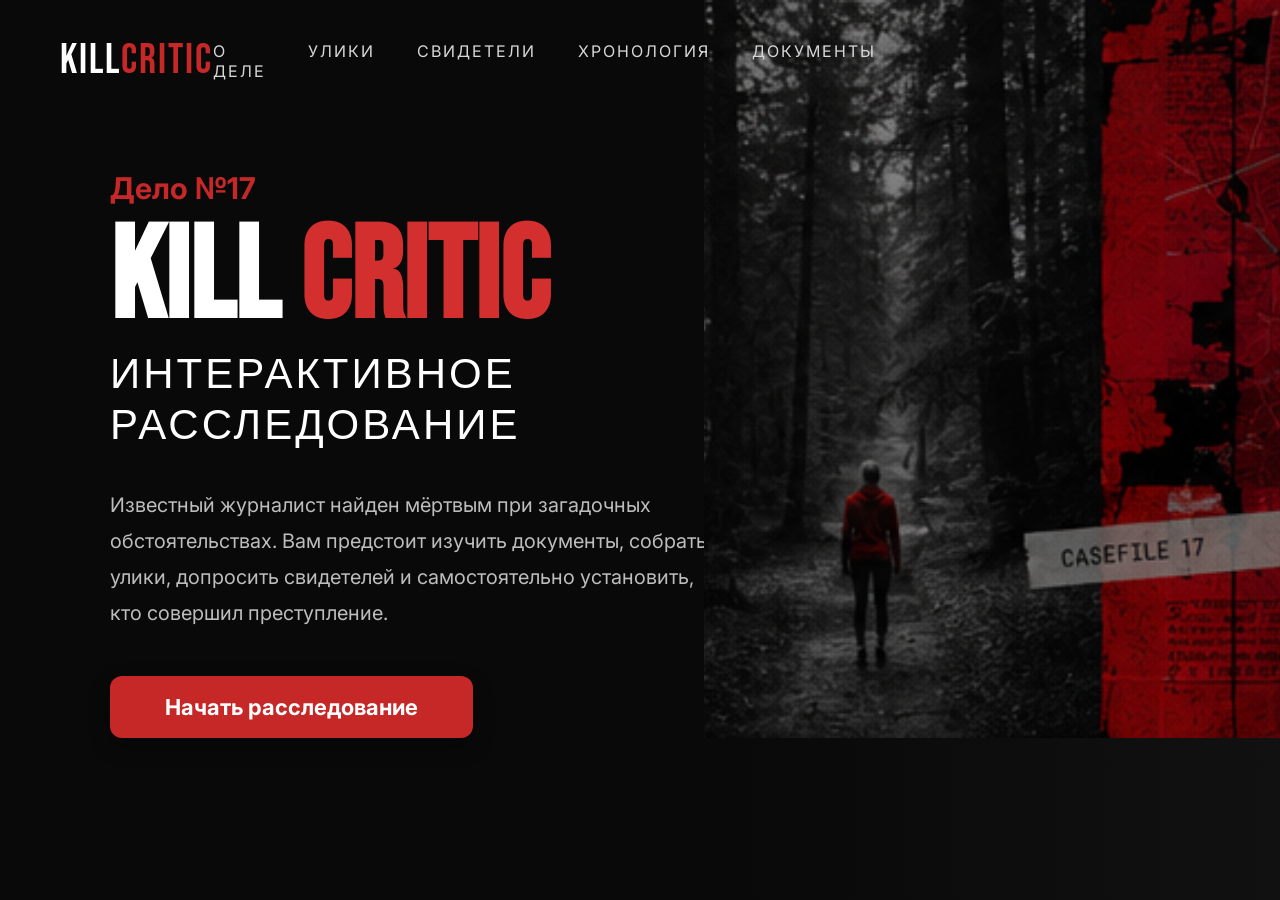
==== main/main.html @ 2451d72b "Update main.html" ====
﻿<!DOCTYPE html>
<html lang="ru">

<head>

    <!-- Кодировка страницы -->
    <meta charset="UTF-8">

    <!-- Для правильного отображения на телефонах -->
    <meta name="viewport" content="width=device-width, initial-scale=1.0">

    <!-- Название вкладки браузера -->
    <title>KillCriticMain</title>

    <!-- Подключаем файл со всеми стилями сайта -->
    <link rel="stylesheet" href="../css/style.css">

    <!-- Шрифт -->
    <link rel="preconnect" href="https://fonts.googleapis.com">
    <link rel="preconnect" href="https://fonts.gstatic.com" crossorigin>
    <link href="https://fonts.googleapis.com/css2?family=Bebas+Neue&display=swap" rel="stylesheet">

</head>

<!-- Класс страницы нужен, чтобы задать именно этот фон -->
<body class="page case-page">

    <div class="page case-page">

        <header class="top-panel">

            <div class="logo">
                KILL<span>CRITIC</span>
            </div>

            <nav class="menu">

                <a href="about.html">О деле</a>

                <a href="clues.html">Улики</a>

                <a href="witnesses.html">Свидетели</a>

                <a href="timeline.html">Хронология</a>

                <a href="documents.html">Документы</a>

            </nav>

        </header>


        <main class="case-content">

            <div class="left-column">

                <div class="case-number">
                    Дело №17
                </div>

                <h1>

                    KILL <span>CRITIC</span>

                </h1>

                <div class="subtitle">
                    ИНТЕРАКТИВНОЕ РАССЛЕДОВАНИЕ
                </div>

                <p>

                    Известный журналист найден мёртвым при загадочных обстоятельствах.

                    Вам предстоит изучить документы, собрать улики,
                    допросить свидетелей и самостоятельно установить,
                    кто совершил преступление.

                </p>

                <a class="button investigate-button" href="desktop.html">

                    Начать расследование

                </a>

            </div>


            <div class="right-column">

                <img src="../img/main/Casefile17.png" alt="">

            </div>

        </main>

    </div>

</body>

</html>
---- css/style.css ----
﻿/* ==========================================
   KILLCRITIC STYLE.CSS
========================================== */

@import url('https://fonts.googleapis.com/css2?family=Inter:wght@300;400;500;600;700&family=Bebas+Neue&display=swap');

/* ==========================================
   ОБЩИЕ НАСТРОЙКИ ДЛЯ ВСЕГО САЙТА
========================================== */

/* Убираем стандартные отступы браузера */
* {
    margin: 0;
    padding: 0;
    box-sizing: border-box;
}

/* Настройки страницы */
html, body {
    width: 100%;
    height: 100%;
    background: #070707;
    color: #fff;
    font-family: "Inter",sans-serif;
}

/* ==========================================
   ОБЩИЕ НАСТРОЙКИ ФОНА СТРАНИЦ
========================================== */

.page {
    /* Заполнить весь экран */
    background-size: 100% 100%;
    /* Центрировать */
    background-position: top center;
    /* Не повторять изображение */
    background-repeat: no-repeat;
    /* растянуть по ширине, сохранить пропорции,
       если картинка выше экрана — обрезать снизу */
    background-size: 100% auto;
}

/* ==========================================
   ФОНЫ
========================================== */

.start-page{background-image:url("../img/start_screen.jpg");}
.password-page{background-image:url("../img/password.jpg");}
.desktop-page{background-image:url("../img/desktop.png");}
.case-page {background: linear-gradient(90deg,#090909 0%,#090909 58%,#111 100%);}

/* ==========================================
   ОБЩИЕ ССЫЛКИ
========================================== */

.text-link {
    color: #d8d8d8;
    text-decoration: none;
    text-transform: uppercase;
    letter-spacing: 2px;
    transition: .25s;
}

    .text-link:hover {
        color: #d32f2f;
    }

/* ==========================================
   ОКНО ВВОДА ПАРОЛЯ
========================================== */

/* Стиль для окна ввода пароля */
.login-box {
    /* Абсолютное позиционирование. Позволяет разместить окно в нужном месте страницы */
    position: absolute;
    /* Сдвигаем левый край окна на 50% ширины страницы */
    left: 50%;
    /* Располагаем окно на расстоянии 50 пикселей от нижнего края страницы */
    bottom: 50px;
    /* Сдвигаем окно влево на половину его собственной ширины. Благодаря этому оно оказывается точно по центру */
    transform: translateX(-50%);
    /* Ширина окна — 420 пикселей */
    width: 420px;
    /* Если экран узкий (например, телефон), окно не станет шире 90% экрана */
    max-width: 90%;
    /* Внутренний отступ между содержимым и границами окна */
    padding: 30px;
    /* Цвет фона.
       rgba = красный, зелёный, синий, прозрачность.
       Здесь почти чёрный цвет с прозрачностью 80% */
    background: rgba(20,20,20,.8);
    /* Цвет текста внутри окна */
    color: white;
    /* Выравнивание текста по центру */
    text-align: center;
    /* Скругление углов окна */
    border-radius: 20px;
    /* Рамка:
       2px — толщина,
       solid — сплошная линия,
       rgba(...) — белый цвет с прозрачностью */
    border: 2px solid rgba(255,255,255,.2);
    /* Тень под окном.
       0 — смещение по горизонтали
       12px — смещение вниз
       30px — степень размытия
       rgba(...) — полупрозрачный чёрный цвет */
    box-shadow: 0 12px 30px rgba(0,0,0,.5);
    /* Размывает фон, который находится за окном. Благодаря этому окно выглядит как матовое стекло */
    backdrop-filter: blur(8px);
}

/* ==========================================
   ЗАГОЛОВОК
========================================== */

/* Стиль применяется ко всем заголовкам <h2> */
h2 {
    /* Отступ снизу 25 пикселей. Создает расстояние между заголовком и полем ввода */
    margin-bottom: 25px;
    /* Размер шрифта заголовка */
    font-size: 28px;
}

/* ==========================================
   ПОЛЕ ВВОДА
========================================== */

/* Стиль применяется только к полям ввода
   с типом password */
input[type="password"] {

    /* Поле занимает всю ширину родительского блока (.login-box) */
    width: 100%;

    /* Внутренний отступ между текстом и границами поля */
    padding: 15px;

    /* Размер шрифта вводимого текста */
    font-size: 18px;

    /* Убираем стандартную рамку браузера */
    border: none;

    /* Скругляем углы поля ввода */
    border-radius: 12px;

    /* Отступ снизу до кнопки */
    margin-bottom: 20px;

    /* Убираем стандартную рамку, которая появляется при выборе поля */
    outline: none;

}

    /* Когда пользователь нажал на поле или начал вводить пароль */
    input[type="password"]:focus {
        /* Добавляем красное свечение вокруг поля.
       Первые два нуля — смещение по X и Y.
       12px — степень размытия свечения.
       #ff3b3b — красный цвет свечения */
        box-shadow: 0 0 12px #ff3b3b;
    }

/* ==========================================
   КНОПКИ
========================================== */

.button {
    display: inline-flex;
    align-items: center;
    justify-content: center;
    /* Цвет кнопки */
    background: #c62828;
    /* Цвет текста */
    color: #fff;
    /* Убираем подчеркивание ссылки */
    text-decoration: none;
    /* Размер текста */
    font-size: 22px;
    /* Жирный текст */
    font-weight: 700;
    /* Внутренние отступы */
    padding: 18px 55px;
    /* Скругление углов */
    border-radius: 12px;
    /* Тень */
    box-shadow: 0 8px 20px rgba(0,0,0,.35);
    /* Плавная анимация */
    transition: .25s;
    display: inline-flex;
    text-align: center;
    cursor: pointer;
}
    /* Когда мышка наведена */
    .button:hover {
        /* Цвет становится ярче */
        background: #e53935;
        /* Немного увеличиваем кнопку */
        transform: scale(1.05);
    }

    /* Когда кнопка нажата */
    .button:active {
        /* Немного уменьшаем кнопку */
        transform: scale(.98);
    }

/* Стартовая страница. Кнопка*/
.start-button {
    /* Абсолютное позиционирование */
    position: absolute;
    /* Отступ слева */
    left: 8%;
    /* Отступ снизу */
    bottom: 12%;
    /* Цвет кнопки */
}

/* Кнопка "Войти" */
.login-button {
    width: 100%;
    padding: 15px;
    font-size: 20px;
    border: none;
}

/* ==========================================
   РАБОЧИЙ СТОЛ
========================================== */

/* Контейнер рабочего стола */
.desktop {
    display: flex;
    flex-direction: column;
    gap: 25px;
    padding: 30px;
}

/* ==========================================
   Иконки
========================================== */
.desktop-icon {
    width: 90px;
    display: flex;
    flex-direction: column;
    align-items: center;
    text-decoration: none;
    color: white;
    cursor: pointer;
    transition: 0.2s;
}

    /* Подсветка */
    .desktop-icon:hover {
        background: rgba(255,255,255,0.15);
        border-radius: 10px;
    }

    /* Подпись */
    .desktop-icon span {
        margin-top: 8px;
        text-align: center;
        font-size: 15px;
    }

/* Общий стиль иконок */
.icon {
    width: 60px;
    height: 60px;
    display: flex;
    justify-content: center;
    align-items: center;
    font-size: 40px;
    background-size: contain;
    background-position: center;
    background-repeat: no-repeat;
}

/* Иконки */
.folder {
    background-image: url("../img/icons/folder.png");
}

.mail {
    background-image: url("../img/icons/mail.png");
}

.telegram {
    background-image: url("../img/icons/telegram.png");
}

/* ==========================================
   MAIN.HTML
========================================== */

/* Контейнер состоит из .logo и .menu */
.top-panel {
    /* Элемент позиционируется относительно ближайшего родителя или относительно окна браузера */
    position: absolute;
    top: 35px;
    left: 60px;
    right: 45%; /* как размер .right-column */
    /* Все элементы внутри .top-panel становятся flex-элементами и располагаются в одну линию */
    display: flex;
    /* Распределяет свободное место между элементами */
    justify-content: space-between;
    /* Выравнивание элементов по вертикали */
    align-items: center;
    /* Номер слоя */
    z-index: 5;
}

.logo {
    /* Шрифт, запасной шрифт, если не загрузится основной */
    font-family: "Bebas Neue",sans-serif;
    /* Размер шрифта */
    font-size: 42px;
    /* Расстояние между буквами */
    letter-spacing: 2px;
}

    /* Красная часть логотипа */
    .logo span {
        color: #c62828;
    }

.menu {
    display: flex;
    gap: 42px;
}

    /* Применяется ко всем ссылкам внутри меню */
    .menu a {
        color: #d7d7d7;
        /* Убирает стандартное подчёркивание ссылок */
        text-decoration: none;
        /* Все буквы становятся большими */
        text-transform: uppercase;
        /* Расстояние между буквами */
        letter-spacing: 2px;
        /* Добавляет плавную анимацию изменения */
        transition: .25s;
    }

        /* Наведение мышки */
        .menu a:hover {
            color: #d32f2f;
        }

/* Главный контейнер страницы состоит из .left-column и .right-column */
.case-content {
    display: flex;
    width: 100%;
    height: 100%;
}

.left-column {
    width: 55%;
    /* Отступы: верх право низ лево */
    padding: 170px 0 0 110px;
}

.right-column {
    width: 45%;
    /* Обрезает всё, что выходит за пределы блока */
    overflow: hidden;
}

    .right-column img {
        width: 100%;
        height: 100%;
        /* Заполни весь блок картинкой, сохранив пропорции */
        object-fit: cover;
        /* Затемняет изображение */
        filter: brightness(.65);
    }

/* Странно что для номера кейса отдельный класс, СДЕЛАТЬ ПО_ДРУГОМУ!!! */
.case-number {
    color: #c62828;
    font-size: 30px;
    font-weight: 700; /* Жирность */
    margin-bottom: 15px; /* Отступ после текста */
}

/* Заголовок ПОЧЕМУ НЕЛЬЗЯ ПРОСТО Н1 ??? */
.left-column h1 {
    font-family: "Bebas Neue",sans-serif;
    font-size: 130px;
    line-height: .9; /* Расстояние между строками */
}
    /* Красное слово в заголовке */
    .left-column h1 span {
        color: #d32f2f;
    }

/* Подзаголовок */
.subtitle {
    font-family: "Bebas Neue",sans-serif;
    font-size: 42px;
    letter-spacing: 3px;
    margin: 12px 0 35px; /* Отступы верх:12, лево/право:0, низ:35 */
}

/* Обычный текст */
.left-column p {
    /* Ограничение ширины текста */
    width: 620px;
    /* Межстрочный интервал */
    line-height: 1.8;
    color: #bdbdbd;
    font-size: 20px;
    /* Отступ после текста */
    margin-bottom: 45px;
}
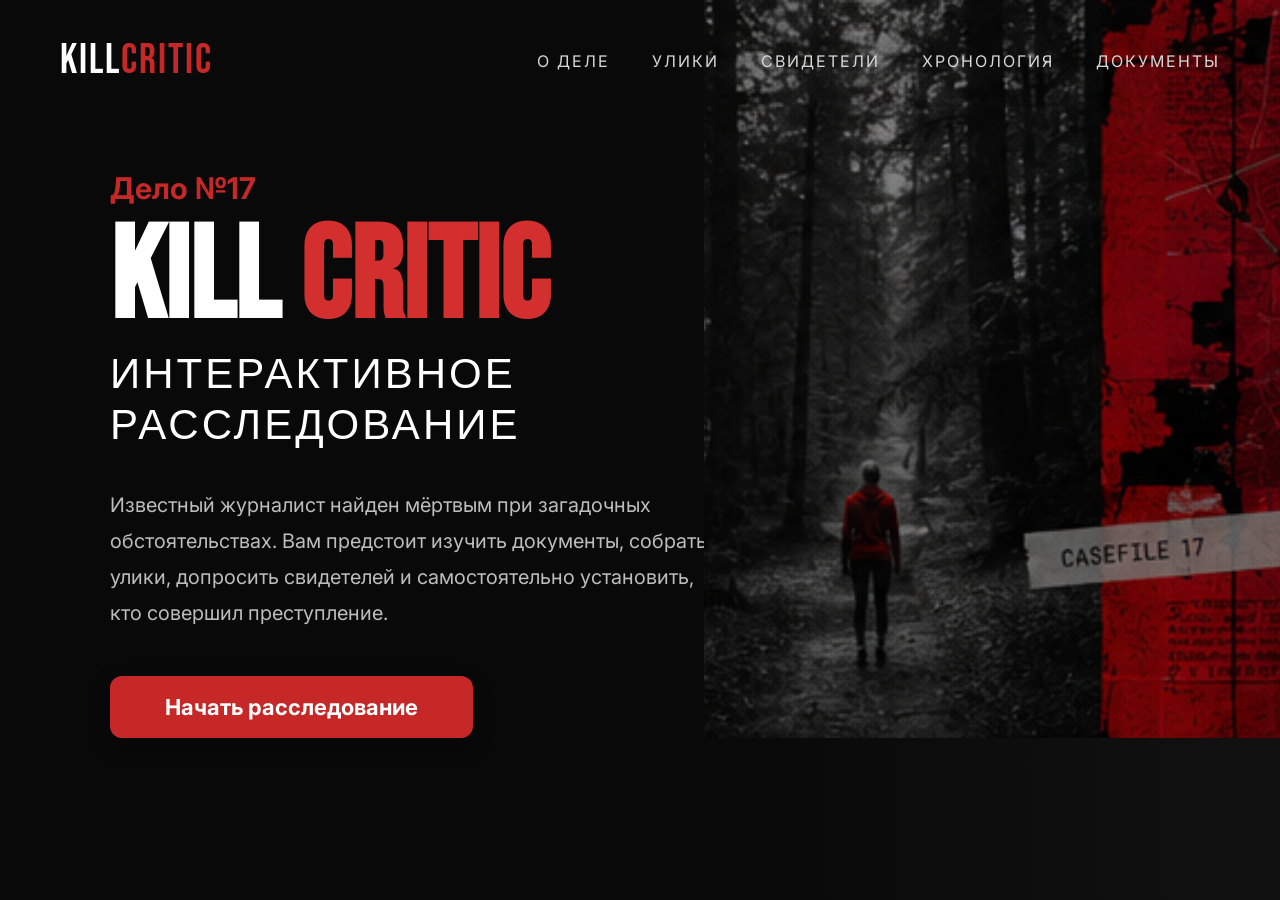
==== commit 866d7247: "Перенос top panel в left column" ====
--- a/main/main.html
+++ b/main/main.html
@@ -27,32 +27,31 @@
 
     <div class="page case-page">
 
-        <header class="top-panel">
-
-            <div class="logo">
-                KILL<span>CRITIC</span>
-            </div>
-
-            <nav class="menu">
-
-                <a href="about.html">О деле</a>
-
-                <a href="clues.html">Улики</a>
-
-                <a href="witnesses.html">Свидетели</a>
-
-                <a href="timeline.html">Хронология</a>
-
-                <a href="documents.html">Документы</a>
-
-            </nav>
-
-        </header>
-
-
         <main class="case-content">
 
             <div class="left-column">
+
+                <header class="top-panel">
+
+                    <div class="logo">
+                        KILL<span>CRITIC</span>
+                    </div>
+
+                    <nav class="menu">
+
+                        <a href="about.html">О деле</a>
+
+                        <a href="clues.html">Улики</a>
+
+                        <a href="witnesses.html">Свидетели</a>
+
+                        <a href="timeline.html">Хронология</a>
+
+                        <a href="documents.html">Документы</a>
+
+                    </nav>
+
+                </header>
 
                 <div class="case-number">
                     Дело №17
--- a/css/style.css
+++ b/css/style.css
@@ -300,7 +300,7 @@
     position: absolute;
     top: 35px;
     left: 60px;
-    right: 45%; /* как размер .right-column */
+    right: 60px;
     /* Все элементы внутри .top-panel становятся flex-элементами и располагаются в одну линию */
     display: flex;
     /* Распределяет свободное место между элементами */
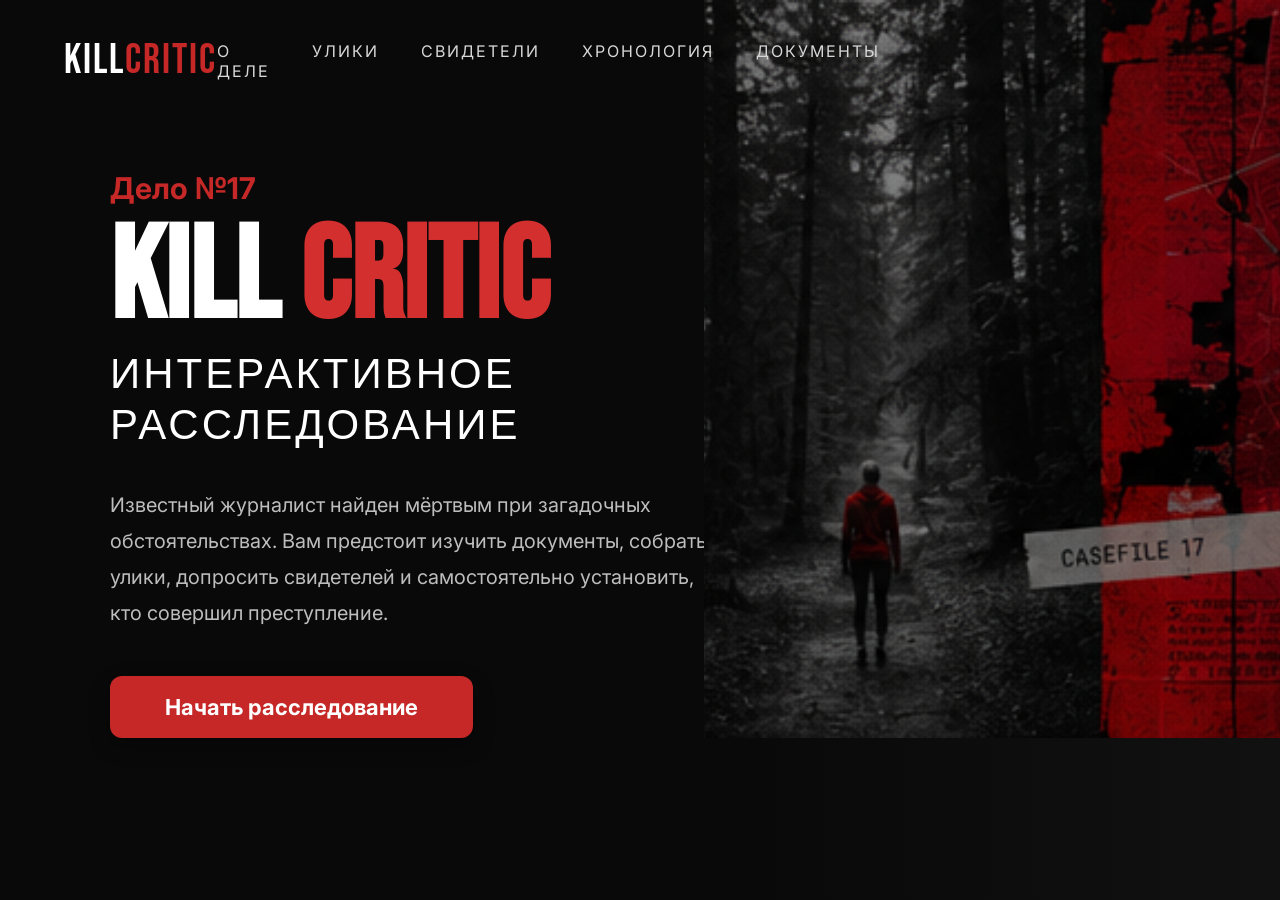
==== commit 87e2965c: "Вертаем обратно top penel в основной экран, а не в левую колонку" ====
--- a/main/main.html
+++ b/main/main.html
@@ -27,31 +27,31 @@
 
     <div class="page case-page">
 
+        <header class="top-panel">
+
+            <div class="logo">
+                KILL<span>CRITIC</span>
+            </div>
+
+            <nav class="menu">
+
+                <a href="about.html">О деле</a>
+
+                <a href="clues.html">Улики</a>
+
+                <a href="witnesses.html">Свидетели</a>
+
+                <a href="timeline.html">Хронология</a>
+
+                <a href="documents.html">Документы</a>
+
+            </nav>
+
+        </header>
+
         <main class="case-content">
 
             <div class="left-column">
-
-                <header class="top-panel">
-
-                    <div class="logo">
-                        KILL<span>CRITIC</span>
-                    </div>
-
-                    <nav class="menu">
-
-                        <a href="about.html">О деле</a>
-
-                        <a href="clues.html">Улики</a>
-
-                        <a href="witnesses.html">Свидетели</a>
-
-                        <a href="timeline.html">Хронология</a>
-
-                        <a href="documents.html">Документы</a>
-
-                    </nav>
-
-                </header>
 
                 <div class="case-number">
                     Дело №17
--- a/css/style.css
+++ b/css/style.css
@@ -299,8 +299,8 @@
     /* Элемент позиционируется относительно ближайшего родителя или относительно окна браузера */
     position: absolute;
     top: 35px;
-    left: 60px;
-    right: 60px;
+    left: 5%;
+    right: 35%;
     /* Все элементы внутри .top-panel становятся flex-элементами и располагаются в одну линию */
     display: flex;
     /* Распределяет свободное место между элементами */
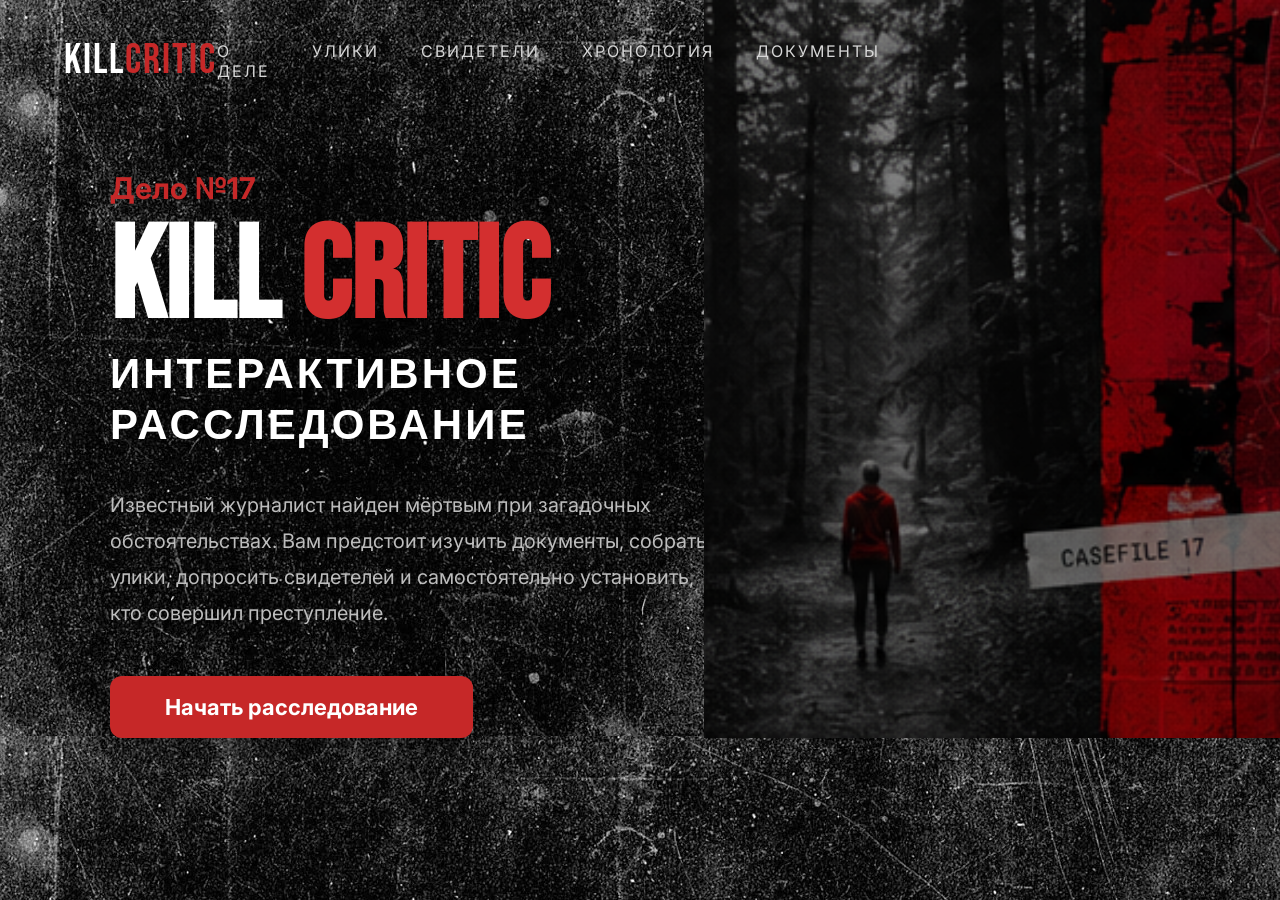
==== commit 79531b72: "Переделала отдельные стили текста под общие h1, h2, p" ====
--- a/main/main.html
+++ b/main/main.html
@@ -63,9 +63,9 @@
 
                 </h1>
 
-                <div class="subtitle">
+                <h2>
                     ИНТЕРАКТИВНОЕ РАССЛЕДОВАНИЕ
-                </div>
+                </h2>
 
                 <p>
 
--- a/css/style.css
+++ b/css/style.css
@@ -21,7 +21,16 @@
     height: 100%;
     background: #070707;
     color: #fff;
-    font-family: "Inter",sans-serif;
+    font-family: "Inter", sans-serif;
+    /* Настройки скроллбара */
+    scrollbar-width: none; /* Firefox */
+    -ms-overflow-style: none; /* Internet Explorer / старый Edge */
+}
+
+/* Настройки скроллбара */
+html::-webkit-scrollbar,
+body::-webkit-scrollbar {
+    display: none; /* Chrome, Safari, новый Edge */
 }
 
 /* ==========================================
@@ -47,7 +56,7 @@
 .start-page{background-image:url("../img/start_screen.jpg");}
 .password-page{background-image:url("../img/password.jpg");}
 .desktop-page{background-image:url("../img/desktop.png");}
-.case-page {background: linear-gradient(90deg,#090909 0%,#090909 58%,#111 100%);}
+.case-page {background: url("../img/background1.jpg");}
 
 /* ==========================================
    ОБЩИЕ ССЫЛКИ
@@ -111,16 +120,48 @@
 }
 
 /* ==========================================
-   ЗАГОЛОВОК
-========================================== */
-
-/* Стиль применяется ко всем заголовкам <h2> */
+   СТИЛИ ТЕКСТА
+========================================== */
+
+/* Стиль применяется ко всем заголовкам <h2> 
 h2 {
-    /* Отступ снизу 25 пикселей. Создает расстояние между заголовком и полем ввода */
+    /* Отступ снизу 25 пикселей. Создает расстояние между заголовком и полем ввода 
     margin-bottom: 25px;
-    /* Размер шрифта заголовка */
+    /* Размер шрифта заголовка
     font-size: 28px;
-}
+} */
+
+/* Заголовок h1 */
+h1 {
+    font-family: "Bebas Neue",sans-serif;
+    font-size: 130px;
+    line-height: .9; /* Расстояние между строками */
+}
+    /* Красное слово в заголовке */
+    h1 span {
+        color: #d32f2f;
+    }
+
+/* Заголовок h2 */
+h2 {
+    font-family: "Bebas Neue",sans-serif;
+    font-size: 42px;
+    letter-spacing: 3px;
+    margin: 12px 0 35px; /* Отступы верх:12, лево/право:0, низ:35 */
+}
+
+/* Обычный текст */
+p {
+    /* Ограничение ширины текста */
+    width: 620px;
+    /* Межстрочный интервал */
+    line-height: 1.8;
+    color: #bdbdbd;
+    font-size: 20px;
+    /* Отступ после текста */
+    margin-bottom: 45px;
+}
+
 
 /* ==========================================
    ПОЛЕ ВВОДА
@@ -132,22 +173,16 @@
 
     /* Поле занимает всю ширину родительского блока (.login-box) */
     width: 100%;
-
     /* Внутренний отступ между текстом и границами поля */
     padding: 15px;
-
     /* Размер шрифта вводимого текста */
     font-size: 18px;
-
     /* Убираем стандартную рамку браузера */
     border: none;
-
     /* Скругляем углы поля ввода */
     border-radius: 12px;
-
     /* Отступ снизу до кнопки */
     margin-bottom: 20px;
-
     /* Убираем стандартную рамку, которая появляется при выборе поля */
     outline: none;
 
@@ -384,33 +419,33 @@
     margin-bottom: 15px; /* Отступ после текста */
 }
 
-/* Заголовок ПОЧЕМУ НЕЛЬЗЯ ПРОСТО Н1 ??? */
+/* Заголовок ПОЧЕМУ НЕЛЬЗЯ ПРОСТО Н1 ??? 
 .left-column h1 {
     font-family: "Bebas Neue",sans-serif;
     font-size: 130px;
-    line-height: .9; /* Расстояние между строками */
-}
-    /* Красное слово в заголовке */
+    line-height: .9; /* Расстояние между строками 
+}
+    /* Красное слово в заголовке 
     .left-column h1 span {
         color: #d32f2f;
-    }
-
-/* Подзаголовок */
+    }*/
+
+/* Подзаголовок 
 .subtitle {
     font-family: "Bebas Neue",sans-serif;
     font-size: 42px;
     letter-spacing: 3px;
-    margin: 12px 0 35px; /* Отступы верх:12, лево/право:0, низ:35 */
-}
-
-/* Обычный текст */
+    margin: 12px 0 35px; /* Отступы верх:12, лево/право:0, низ:35 
+}*/
+
+/* Обычный текст 
 .left-column p {
-    /* Ограничение ширины текста */
+    /* Ограничение ширины текста 
     width: 620px;
-    /* Межстрочный интервал */
+    /* Межстрочный интервал 
     line-height: 1.8;
     color: #bdbdbd;
     font-size: 20px;
-    /* Отступ после текста */
+    /* Отступ после текста 
     margin-bottom: 45px;
-}
+}*/
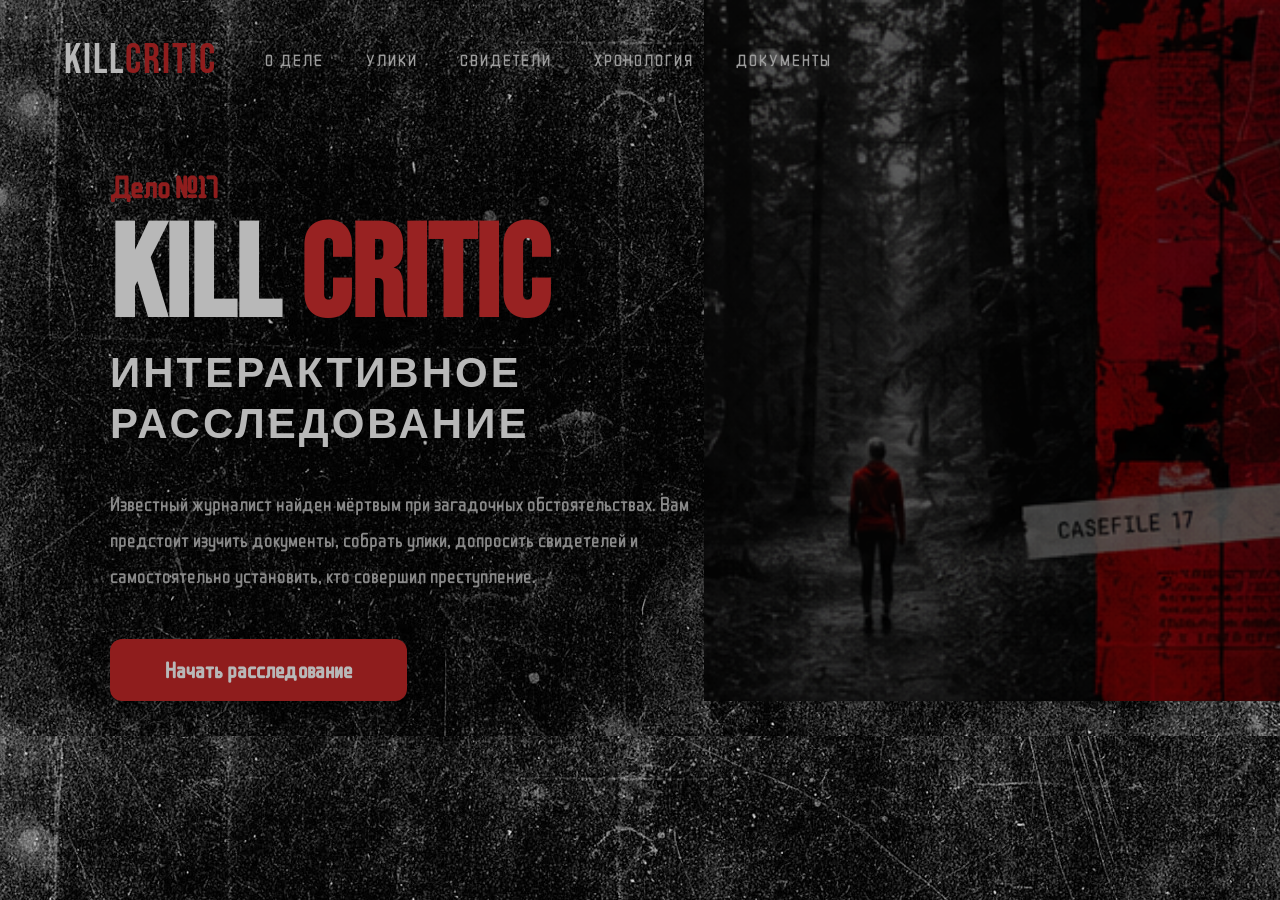
==== commit a3da827c: "Подключаем шрифт WDXL Lubrifont JP N" ====
--- a/main/main.html
+++ b/main/main.html
@@ -14,11 +14,6 @@
 
     <!-- Подключаем файл со всеми стилями сайта -->
     <link rel="stylesheet" href="../css/style.css">
-
-    <!-- Шрифт -->
-    <link rel="preconnect" href="https://fonts.googleapis.com">
-    <link rel="preconnect" href="https://fonts.gstatic.com" crossorigin>
-    <link href="https://fonts.googleapis.com/css2?family=Bebas+Neue&display=swap" rel="stylesheet">
 
 </head>
 
--- a/css/style.css
+++ b/css/style.css
@@ -3,6 +3,7 @@
 ========================================== */
 
 @import url('https://fonts.googleapis.com/css2?family=Inter:wght@300;400;500;600;700&family=Bebas+Neue&display=swap');
+@import url('https://fonts.googleapis.com/css2?family=WDXL+Lubrifont+JP+N&display=swap');
 
 /* ==========================================
    ОБЩИЕ НАСТРОЙКИ ДЛЯ ВСЕГО САЙТА
@@ -21,7 +22,7 @@
     height: 100%;
     background: #070707;
     color: #fff;
-    font-family: "Inter", sans-serif;
+    font-family: "WDXL Lubrifont JP N", sans-serif;
     /* Настройки скроллбара */
     scrollbar-width: none; /* Firefox */
     -ms-overflow-style: none; /* Internet Explorer / старый Edge */
@@ -56,7 +57,47 @@
 .start-page{background-image:url("../img/start_screen.jpg");}
 .password-page{background-image:url("../img/password.jpg");}
 .desktop-page{background-image:url("../img/desktop.png");}
-.case-page {background: url("../img/background1.jpg");}
+.case-page {
+    background: url("../img/background1.jpg");
+    /* Затемняет изображение */
+    filter: brightness(.85);
+}
+
+/* ==========================================
+   СТИЛИ ТЕКСТА
+========================================== */
+
+/* Заголовок h1 */
+h1 {
+    font-family: "Bebas Neue",sans-serif;
+    font-size: 130px;
+    line-height: .9; /* Расстояние между строками */
+}
+    /* Красное слово в заголовке */
+    h1 span {
+        color: #d32f2f;
+    }
+
+/* Заголовок h2 */
+h2 {
+    font-family: "Bebas Neue",sans-serif;
+    font-size: 42px;
+    letter-spacing: 3px;
+    margin: 12px 0 35px; /* Отступы верх:12, лево/право:0, низ:35 */
+}
+
+/* Обычный текст */
+p {
+    font-family: "WDXL Lubrifont JP N",sans-serif;
+    /* Ограничение ширины текста */
+    width: 620px;
+    /* Межстрочный интервал */
+    line-height: 1.8;
+    color: #bdbdbd;
+    font-size: 20px;
+    /* Отступ после текста */
+    margin-bottom: 45px;
+}
 
 /* ==========================================
    ОБЩИЕ ССЫЛКИ
@@ -120,50 +161,6 @@
 }
 
 /* ==========================================
-   СТИЛИ ТЕКСТА
-========================================== */
-
-/* Стиль применяется ко всем заголовкам <h2> 
-h2 {
-    /* Отступ снизу 25 пикселей. Создает расстояние между заголовком и полем ввода 
-    margin-bottom: 25px;
-    /* Размер шрифта заголовка
-    font-size: 28px;
-} */
-
-/* Заголовок h1 */
-h1 {
-    font-family: "Bebas Neue",sans-serif;
-    font-size: 130px;
-    line-height: .9; /* Расстояние между строками */
-}
-    /* Красное слово в заголовке */
-    h1 span {
-        color: #d32f2f;
-    }
-
-/* Заголовок h2 */
-h2 {
-    font-family: "Bebas Neue",sans-serif;
-    font-size: 42px;
-    letter-spacing: 3px;
-    margin: 12px 0 35px; /* Отступы верх:12, лево/право:0, низ:35 */
-}
-
-/* Обычный текст */
-p {
-    /* Ограничение ширины текста */
-    width: 620px;
-    /* Межстрочный интервал */
-    line-height: 1.8;
-    color: #bdbdbd;
-    font-size: 20px;
-    /* Отступ после текста */
-    margin-bottom: 45px;
-}
-
-
-/* ==========================================
    ПОЛЕ ВВОДА
 ========================================== */
 
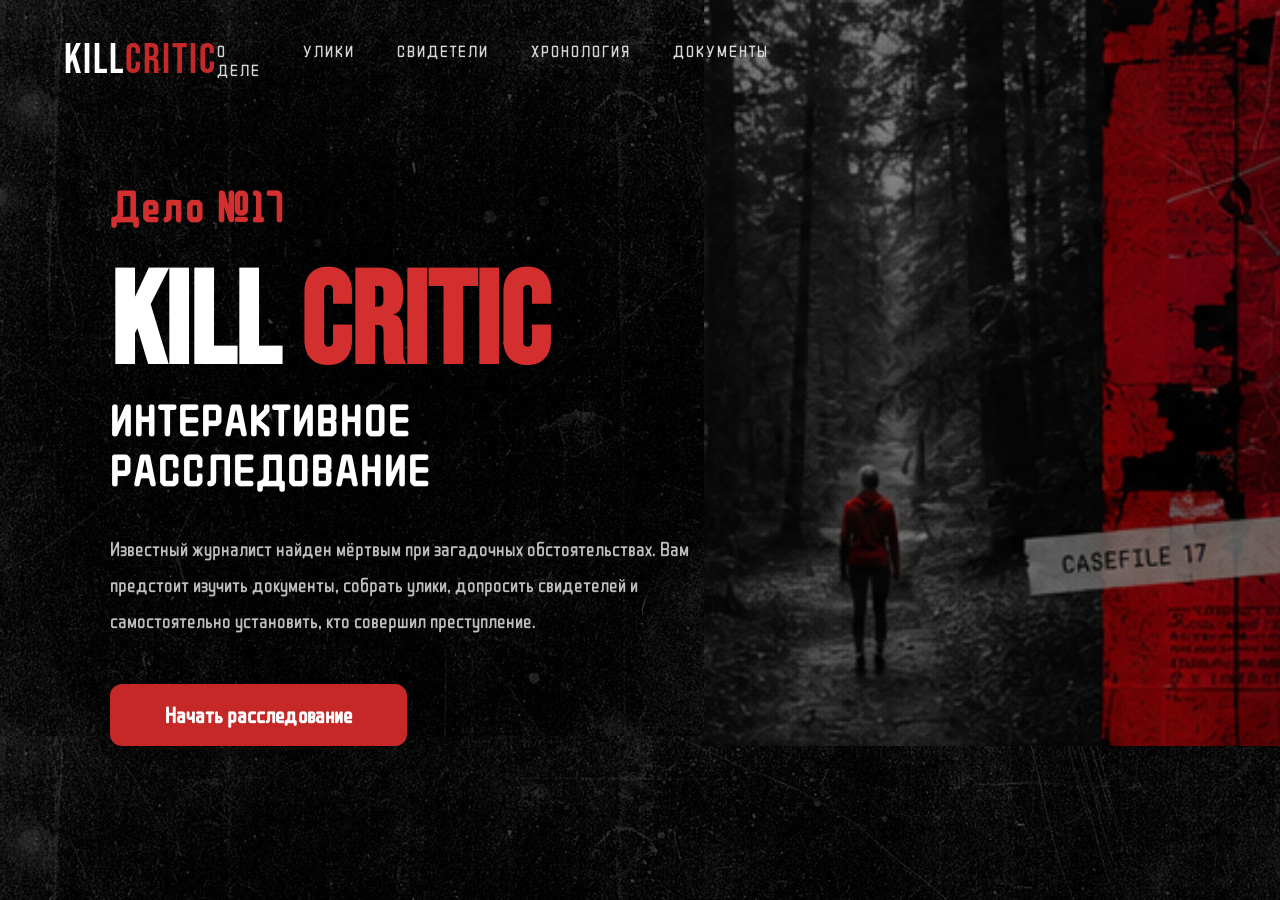
==== commit 390297e8: "Правка стилей" ====
--- a/main/main.html
+++ b/main/main.html
@@ -48,9 +48,9 @@
 
             <div class="left-column">
 
-                <div class="case-number">
-                    Дело №17
-                </div>
+                <h2>
+                    <span>Дело №17</span>
+                </h2>
 
                 <h1>
 
--- a/css/style.css
+++ b/css/style.css
@@ -59,8 +59,6 @@
 .desktop-page{background-image:url("../img/desktop.png");}
 .case-page {
     background: url("../img/background1.jpg");
-    /* Затемняет изображение */
-    filter: brightness(.85);
 }
 
 /* ==========================================
@@ -80,11 +78,15 @@
 
 /* Заголовок h2 */
 h2 {
-    font-family: "Bebas Neue",sans-serif;
+    font-family: "WDXL Lubrifont JP N",sans-serif;
     font-size: 42px;
     letter-spacing: 3px;
     margin: 12px 0 35px; /* Отступы верх:12, лево/право:0, низ:35 */
 }
+    /* Красное слово в заголовке */
+    h2 span {
+        color: #d32f2f;
+    }
 
 /* Обычный текст */
 p {
@@ -332,7 +334,7 @@
     position: absolute;
     top: 35px;
     left: 5%;
-    right: 35%;
+    right: 45%;
     /* Все элементы внутри .top-panel становятся flex-элементами и располагаются в одну линию */
     display: flex;
     /* Распределяет свободное место между элементами */
@@ -407,42 +409,3 @@
         /* Затемняет изображение */
         filter: brightness(.65);
     }
-
-/* Странно что для номера кейса отдельный класс, СДЕЛАТЬ ПО_ДРУГОМУ!!! */
-.case-number {
-    color: #c62828;
-    font-size: 30px;
-    font-weight: 700; /* Жирность */
-    margin-bottom: 15px; /* Отступ после текста */
-}
-
-/* Заголовок ПОЧЕМУ НЕЛЬЗЯ ПРОСТО Н1 ??? 
-.left-column h1 {
-    font-family: "Bebas Neue",sans-serif;
-    font-size: 130px;
-    line-height: .9; /* Расстояние между строками 
-}
-    /* Красное слово в заголовке 
-    .left-column h1 span {
-        color: #d32f2f;
-    }*/
-
-/* Подзаголовок 
-.subtitle {
-    font-family: "Bebas Neue",sans-serif;
-    font-size: 42px;
-    letter-spacing: 3px;
-    margin: 12px 0 35px; /* Отступы верх:12, лево/право:0, низ:35 
-}*/
-
-/* Обычный текст 
-.left-column p {
-    /* Ограничение ширины текста 
-    width: 620px;
-    /* Межстрочный интервал 
-    line-height: 1.8;
-    color: #bdbdbd;
-    font-size: 20px;
-    /* Отступ после текста 
-    margin-bottom: 45px;
-}*/
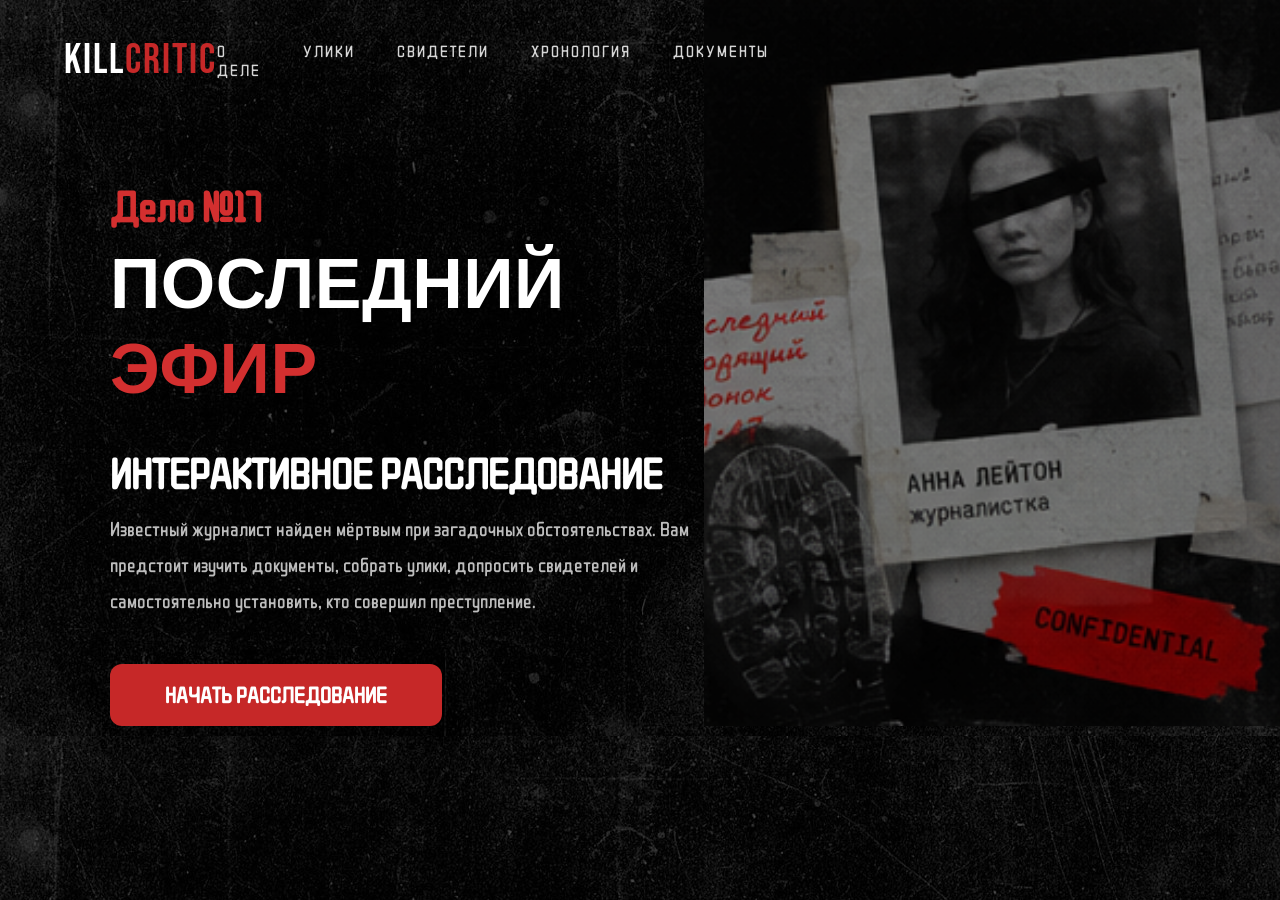
==== commit c0f4dfc8: "Уборка в шрифтах" ====
--- a/main/main.html
+++ b/main/main.html
@@ -54,18 +54,18 @@
 
                 <h1>
 
-                    KILL <span>CRITIC</span>
+                    ПОСЛЕДНИЙ <span>ЭФИР</span>
 
                 </h1>
 
                 <h2>
-                    ИНТЕРАКТИВНОЕ РАССЛЕДОВАНИЕ
+                    ИНТЕРАКТИВНОЕ 
+                    РАССЛЕДОВАНИЕ
                 </h2>
 
                 <p>
 
                     Известный журналист найден мёртвым при загадочных обстоятельствах.
-
                     Вам предстоит изучить документы, собрать улики,
                     допросить свидетелей и самостоятельно установить,
                     кто совершил преступление.
@@ -74,7 +74,7 @@
 
                 <a class="button investigate-button" href="desktop.html">
 
-                    Начать расследование
+                    НАЧАТЬ РАССЛЕДОВАНИЕ
 
                 </a>
 
@@ -83,7 +83,7 @@
 
             <div class="right-column">
 
-                <img src="../img/main/Casefile17.png" alt="">
+                <img src="../img/main/Casefile17_AnnaLeyton.png" alt="">
 
             </div>
 
--- a/css/style.css
+++ b/css/style.css
@@ -4,6 +4,7 @@
 
 @import url('https://fonts.googleapis.com/css2?family=Inter:wght@300;400;500;600;700&family=Bebas+Neue&display=swap');
 @import url('https://fonts.googleapis.com/css2?family=WDXL+Lubrifont+JP+N&display=swap');
+@import url('https://fonts.googleapis.com/css2?family=Golos+Text:wght@400..900&family=WDXL+Lubrifont+JP+N&display=swap');
 
 /* ==========================================
    ОБЩИЕ НАСТРОЙКИ ДЛЯ ВСЕГО САЙТА
@@ -22,7 +23,7 @@
     height: 100%;
     background: #070707;
     color: #fff;
-    font-family: "WDXL Lubrifont JP N", sans-serif;
+    font-family: "WDXL Lubrifont JP N",sans-serif;
     /* Настройки скроллбара */
     scrollbar-width: none; /* Firefox */
     -ms-overflow-style: none; /* Internet Explorer / старый Edge */
@@ -68,8 +69,10 @@
 /* Заголовок h1 */
 h1 {
     font-family: "Bebas Neue",sans-serif;
-    font-size: 130px;
-    line-height: .9; /* Расстояние между строками */
+    font-size: 70px;
+    letter-spacing: 0.5px;
+    /*line-height: .9;  Расстояние между строками */
+    margin: 12px 0 35px; /* Отступы верх:12, лево/право:0, низ:35 */
 }
     /* Красное слово в заголовке */
     h1 span {
@@ -80,8 +83,7 @@
 h2 {
     font-family: "WDXL Lubrifont JP N",sans-serif;
     font-size: 42px;
-    letter-spacing: 3px;
-    margin: 12px 0 35px; /* Отступы верх:12, лево/право:0, низ:35 */
+    margin: 12px 0 12px; /* Отступы верх:12, лево/право:0, низ:35 */
 }
     /* Красное слово в заголовке */
     h2 span {
@@ -92,7 +94,7 @@
 p {
     font-family: "WDXL Lubrifont JP N",sans-serif;
     /* Ограничение ширины текста */
-    width: 620px;
+    width: 600px;
     /* Межстрочный интервал */
     line-height: 1.8;
     color: #bdbdbd;
@@ -201,6 +203,7 @@
 ========================================== */
 
 .button {
+    font-family: "WDXL Lubrifont JP N",sans-serif;
     display: inline-flex;
     align-items: center;
     justify-content: center;
@@ -242,17 +245,18 @@
 
 /* Стартовая страница. Кнопка*/
 .start-button {
+    font-family: "WDXL Lubrifont JP N",sans-serif;
     /* Абсолютное позиционирование */
     position: absolute;
     /* Отступ слева */
     left: 8%;
     /* Отступ снизу */
     bottom: 12%;
-    /* Цвет кнопки */
 }
 
 /* Кнопка "Войти" */
 .login-button {
+    font-family: "WDXL Lubrifont JP N",sans-serif;
     width: 100%;
     padding: 15px;
     font-size: 20px;
@@ -272,7 +276,7 @@
 }
 
 /* ==========================================
-   Иконки
+   ИКОНКИ
 ========================================== */
 .desktop-icon {
     width: 90px;
@@ -332,6 +336,7 @@
 .top-panel {
     /* Элемент позиционируется относительно ближайшего родителя или относительно окна браузера */
     position: absolute;
+    font-family: "WDXL Lubrifont JP N",sans-serif;
     top: 35px;
     left: 5%;
     right: 45%;
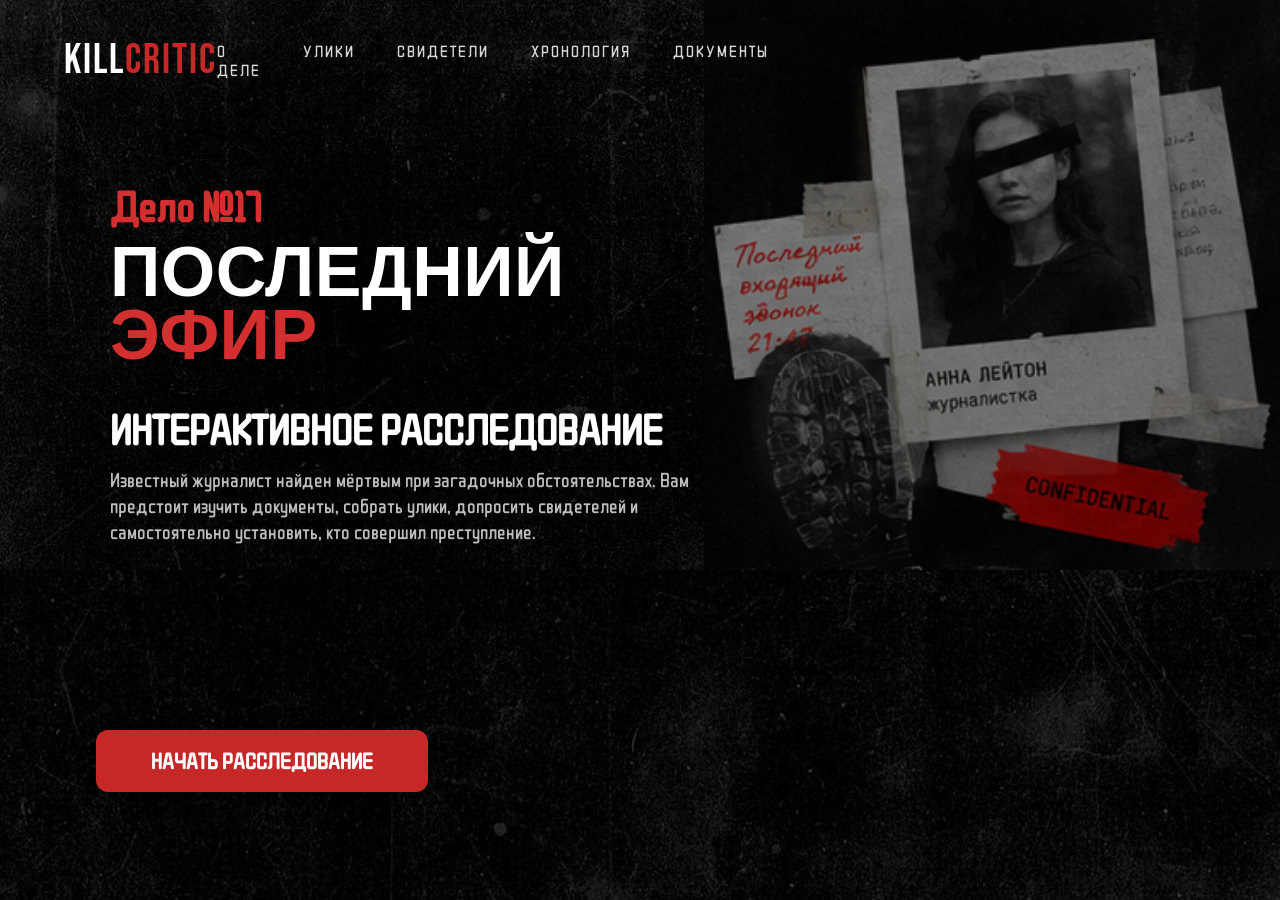
==== commit 253362bd: "прибралась" ====
--- a/main/main.html
+++ b/main/main.html
@@ -72,7 +72,7 @@
 
                 </p>
 
-                <a class="button investigate-button" href="desktop.html">
+                <a class="button start-button" href="desktop.html">
 
                     НАЧАТЬ РАССЛЕДОВАНИЕ
 
--- a/css/style.css
+++ b/css/style.css
@@ -40,15 +40,9 @@
 ========================================== */
 
 .page {
-    /* Заполнить весь экран */
-    background-size: 100% 100%;
-    /* Центрировать */
-    background-position: top center;
-    /* Не повторять изображение */
+    background-size: cover;
+    background-position: center top;
     background-repeat: no-repeat;
-    /* растянуть по ширине, сохранить пропорции,
-       если картинка выше экрана — обрезать снизу */
-    background-size: 100% auto;
 }
 
 /* ==========================================
@@ -58,20 +52,17 @@
 .start-page{background-image:url("../img/start_screen.jpg");}
 .password-page{background-image:url("../img/password.jpg");}
 .desktop-page{background-image:url("../img/desktop.png");}
-.case-page {
-    background: url("../img/background1.jpg");
-}
+.case-page {background-image: url("../img/background1.jpg");}
 
 /* ==========================================
    СТИЛИ ТЕКСТА
 ========================================== */
-
 /* Заголовок h1 */
 h1 {
     font-family: "Bebas Neue",sans-serif;
     font-size: 70px;
     letter-spacing: 0.5px;
-    /*line-height: .9;  Расстояние между строками */
+    line-height: .9; /* Расстояние между строками */
     margin: 12px 0 35px; /* Отступы верх:12, лево/право:0, низ:35 */
 }
     /* Красное слово в заголовке */
@@ -96,11 +87,11 @@
     /* Ограничение ширины текста */
     width: 600px;
     /* Межстрочный интервал */
-    line-height: 1.8;
+    line-height: 1.3;
     color: #bdbdbd;
     font-size: 20px;
-    /* Отступ после текста */
-    margin-bottom: 45px;
+    /* Отступ после текста
+    margin-bottom: 45px;*/
 }
 
 /* ==========================================
@@ -249,7 +240,7 @@
     /* Абсолютное позиционирование */
     position: absolute;
     /* Отступ слева */
-    left: 8%;
+    left: 7.5%;
     /* Отступ снизу */
     bottom: 12%;
 }
